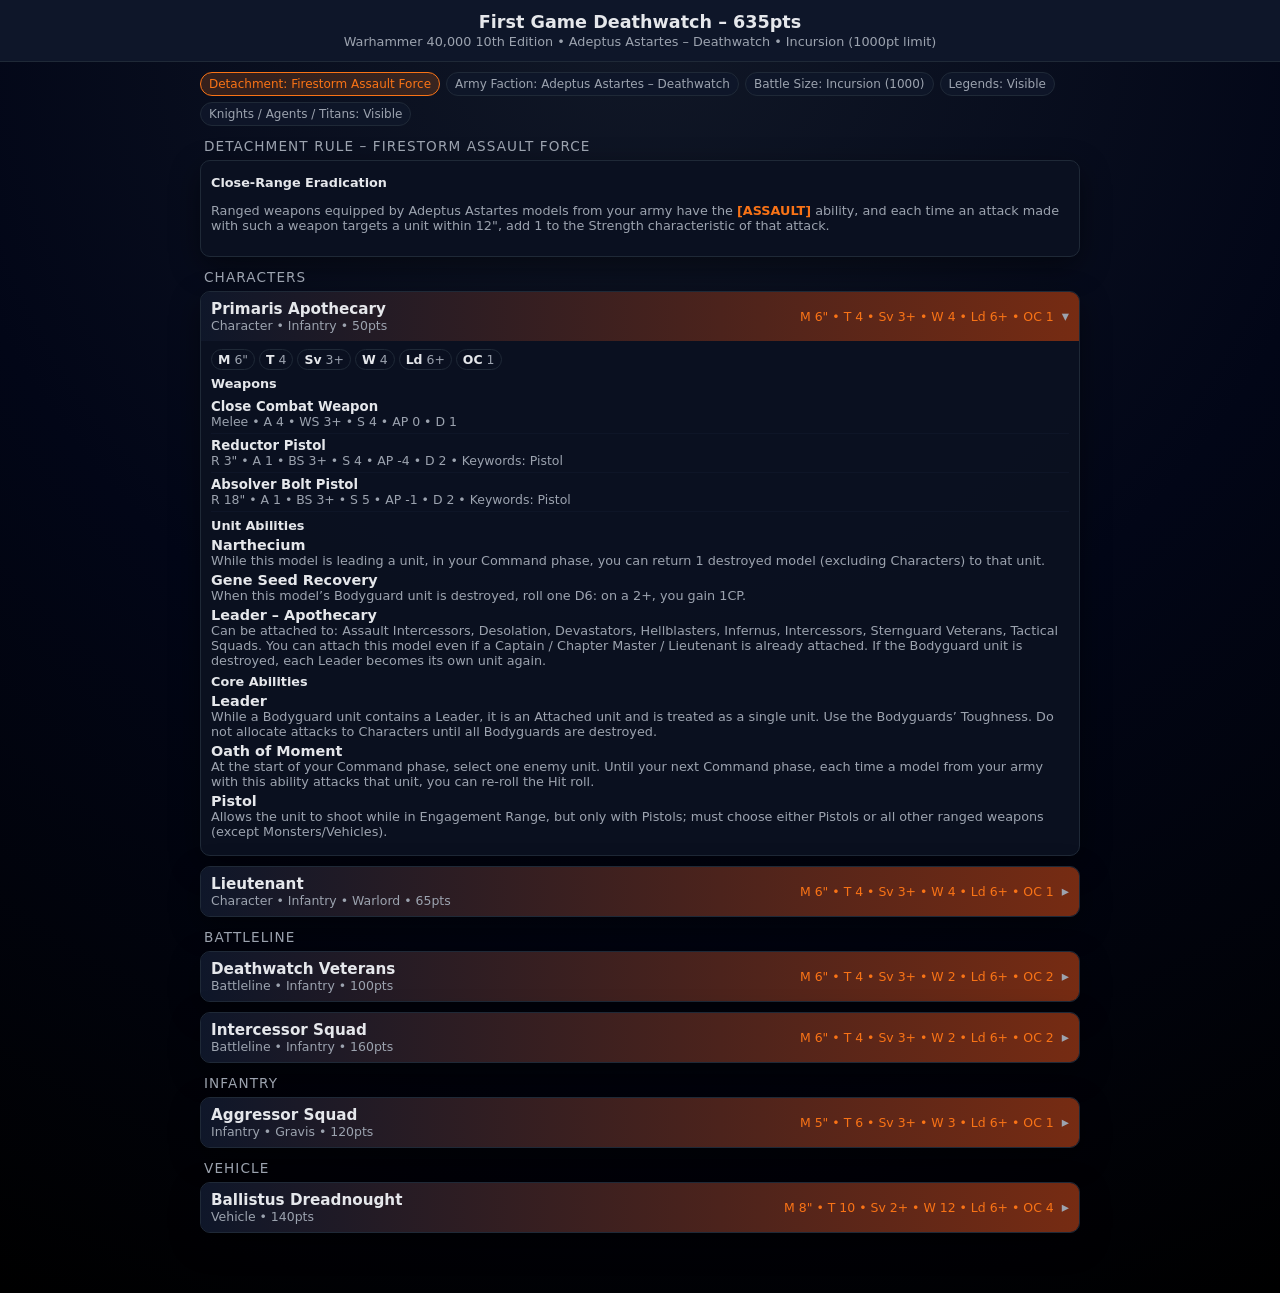
==== warhammer/deathwatch-list.html @ f7d1c39e "Add files via upload" ====
<!DOCTYPE html>
<html lang="en">
<head>
  <meta charset="UTF-8" />
  <title>First Game Deathwatch – 635pts</title>
  <meta name="viewport" content="width=device-width, initial-scale=1.0" />
  <style>
    :root {
      --bg: #020617;
      --card: #0b1120;
      --accent: #f97316;
      --accent-soft: rgba(249, 115, 22, 0.18);
      --text: #e5e7eb;
      --muted: #9ca3af;
      --border: #1f2937;
      --radius: 10px;
      --font: system-ui, -apple-system, BlinkMacSystemFont, "Segoe UI", sans-serif;
    }

    * { box-sizing: border-box; }

    body {
      margin: 0;
      font-family: var(--font);
      background: radial-gradient(circle at top, #111827 0, #020617 50%, #000 100%);
      color: var(--text);
    }

    header {
      padding: 12px 14px;
      text-align: center;
      background: rgba(15, 23, 42, 0.98);
      border-bottom: 1px solid var(--border);
      position: sticky;
      top: 0;
      z-index: 10;
    }

    header h1 {
      margin: 0;
      font-size: 1.1rem;
    }
    header p {
      margin: 2px 0 0;
      font-size: 0.8rem;
      color: var(--muted);
    }

    main {
      padding: 10px;
      max-width: 900px;
      margin: 0 auto 40px;
    }

    .pill-row {
      display: flex;
      flex-wrap: wrap;
      gap: 6px;
      margin-bottom: 10px;
    }

    .pill {
      padding: 4px 8px;
      border-radius: 999px;
      border: 1px solid var(--border);
      font-size: 0.75rem;
      color: var(--muted);
      background: rgba(15, 23, 42, 0.9);
    }

    .pill--highlight {
      border-color: var(--accent);
      color: var(--accent);
      background: var(--accent-soft);
    }

    .section-title {
      font-size: 0.85rem;
      text-transform: uppercase;
      letter-spacing: 0.08em;
      color: var(--muted);
      margin: 12px 4px 6px;
    }

    .card {
      background: rgba(11, 17, 32, 0.98);
      border-radius: var(--radius);
      border: 1px solid var(--border);
      margin-bottom: 10px;
      overflow: hidden;
      box-shadow: 0 10px 30px rgba(0, 0, 0, 0.45);
    }

    .card-header {
      display: flex;
      align-items: center;
      justify-content: space-between;
      padding: 8px 10px;
      cursor: pointer;
      background: linear-gradient(90deg, rgba(15, 23, 42, 0.95), rgba(124, 45, 18, 0.95));
    }

    .card-header-main {
      display: flex;
      flex-direction: column;
    }

    .card-title {
      font-size: 0.95rem;
      font-weight: 600;
    }

    .card-subtitle {
      font-size: 0.78rem;
      color: var(--muted);
    }

    .card-meta {
      font-size: 0.78rem;
      color: var(--accent);
      text-align: right;
      white-space: nowrap;
      padding-left: 8px;
    }

    .toggle-icon {
      margin-left: 8px;
      font-size: 0.9rem;
      color: var(--muted);
    }

    .card-body {
      padding: 8px 10px 10px;
      font-size: 0.85rem;
    }

    .stat-line {
      display: flex;
      flex-wrap: wrap;
      gap: 4px;
      font-size: 0.78rem;
      margin-bottom: 4px;
    }

    .stat-tag {
      padding: 2px 6px;
      border-radius: 999px;
      border: 1px solid var(--border);
      color: var(--muted);
    }

    .stat-tag strong {
      color: var(--text);
    }

    .label {
      font-weight: 600;
      font-size: 0.8rem;
      margin-top: 6px;
    }

    .weapons-table,
    .abilities-list {
      margin: 4px 0 6px;
      padding: 0;
      list-style: none;
    }

    .weapons-table li {
      padding: 4px 0;
      border-bottom: 1px solid rgba(15, 23, 42, 0.8);
    }

    .weapon-name {
      font-weight: 600;
      font-size: 0.83rem;
    }

    .weapon-line {
      font-size: 0.78rem;
      color: var(--muted);
    }

    .abilities-list li {
      margin-bottom: 4px;
    }

    .ability-name {
      font-weight: 600;
    }

    .ability-text {
      font-size: 0.8rem;
      color: var(--muted);
    }

    .keyword {
      color: var(--accent);
      font-weight: 600;
    }

    .indent {
      margin-left: 10px;
    }

    @media (min-width: 768px) {
      .card-body {
        font-size: 0.9rem;
      }
      .weapons-table li,
      .abilities-list li {
        font-size: 0.9rem;
      }
    }
  </style>
</head>
<body>
  <header>
    <h1>First Game Deathwatch – 635pts</h1>
    <p>Warhammer 40,000 10th Edition • Adeptus Astartes – Deathwatch • Incursion (1000pt limit)</p>
  </header>

  <main>
    <!-- Top-level config -->
    <div class="pill-row">
      <span class="pill pill--highlight">Detachment: Firestorm Assault Force</span>
      <span class="pill">Army Faction: Adeptus Astartes – Deathwatch</span>
      <span class="pill">Battle Size: Incursion (1000)</span>
      <span class="pill">Legends: Visible</span>
      <span class="pill">Knights / Agents / Titans: Visible</span>
    </div>

    <div class="section-title">Detachment Rule – Firestorm Assault Force</div>
    <div class="card">
      <div class="card-body">
        <div class="label">Close-Range Eradication</div>
        <p class="ability-text">
          Ranged weapons equipped by Adeptus Astartes models from your army have the <span class="keyword">[ASSAULT]</span> ability, and each time an attack made with such a weapon targets a unit within 12", add 1 to the Strength characteristic of that attack.
        </p>
      </div>
    </div>

    <div class="section-title">Characters</div>

    <!-- Apothecary -->
    <article class="card">
      <div class="card-header" onclick="toggleCard(this)">
        <div class="card-header-main">
          <div class="card-title">Primaris Apothecary</div>
          <div class="card-subtitle">Character • Infantry • 50pts</div>
        </div>
        <div class="card-meta">M 6" • T 4 • Sv 3+ • W 4 • Ld 6+ • OC 1<span class="toggle-icon">▾</span></div>
      </div>
      <div class="card-body">
        <div class="stat-line">
          <span class="stat-tag"><strong>M</strong> 6"</span>
          <span class="stat-tag"><strong>T</strong> 4</span>
          <span class="stat-tag"><strong>Sv</strong> 3+</span>
          <span class="stat-tag"><strong>W</strong> 4</span>
          <span class="stat-tag"><strong>Ld</strong> 6+</span>
          <span class="stat-tag"><strong>OC</strong> 1</span>
        </div>

        <div class="label">Weapons</div>
        <ul class="weapons-table">
          <li>
            <div class="weapon-name">Close Combat Weapon</div>
            <div class="weapon-line">Melee • A 4 • WS 3+ • S 4 • AP 0 • D 1</div>
          </li>
          <li>
            <div class="weapon-name">Reductor Pistol</div>
            <div class="weapon-line">R 3" • A 1 • BS 3+ • S 4 • AP -4 • D 2 • Keywords: Pistol</div>
          </li>
          <li>
            <div class="weapon-name">Absolver Bolt Pistol</div>
            <div class="weapon-line">R 18" • A 1 • BS 3+ • S 5 • AP -1 • D 2 • Keywords: Pistol</div>
          </li>
        </ul>

        <div class="label">Unit Abilities</div>
        <ul class="abilities-list">
          <li>
            <div class="ability-name">Narthecium</div>
            <div class="ability-text">
              While this model is leading a unit, in your Command phase, you can return 1 destroyed model (excluding Characters) to that unit.
            </div>
          </li>
          <li>
            <div class="ability-name">Gene Seed Recovery</div>
            <div class="ability-text">
              When this model’s Bodyguard unit is destroyed, roll one D6: on a 2+, you gain 1CP.
            </div>
          </li>
          <li>
            <div class="ability-name">Leader – Apothecary</div>
            <div class="ability-text">
              Can be attached to: Assault Intercessors, Desolation, Devastators, Hellblasters, Infernus, Intercessors, Sternguard Veterans, Tactical Squads. You can attach this model even if a Captain / Chapter Master / Lieutenant is already attached. If the Bodyguard unit is destroyed, each Leader becomes its own unit again.
            </div>
          </li>
        </ul>

        <div class="label">Core Abilities</div>
        <ul class="abilities-list">
          <li>
            <div class="ability-name">Leader</div>
            <div class="ability-text">
              While a Bodyguard unit contains a Leader, it is an Attached unit and is treated as a single unit. Use the Bodyguards’ Toughness. Do not allocate attacks to Characters until all Bodyguards are destroyed.
            </div>
          </li>
          <li>
            <div class="ability-name">Oath of Moment</div>
            <div class="ability-text">
              At the start of your Command phase, select one enemy unit. Until your next Command phase, each time a model from your army with this ability attacks that unit, you can re-roll the Hit roll.
            </div>
          </li>
          <li>
            <div class="ability-name">Pistol</div>
            <div class="ability-text">
              Allows the unit to shoot while in Engagement Range, but only with Pistols; must choose either Pistols or all other ranged weapons (except Monsters/Vehicles).
            </div>
          </li>
        </ul>
      </div>
    </article>

    <!-- Lieutenant -->
    <article class="card">
      <div class="card-header" onclick="toggleCard(this)">
        <div class="card-header-main">
          <div class="card-title">Lieutenant</div>
          <div class="card-subtitle">Character • Infantry • Warlord • 65pts</div>
        </div>
        <div class="card-meta">M 6" • T 4 • Sv 3+ • W 4 • Ld 6+ • OC 1<span class="toggle-icon">▾</span></div>
      </div>
      <div class="card-body">
        <div class="stat-line">
          <span class="stat-tag"><strong>M</strong> 6"</span>
          <span class="stat-tag"><strong>T</strong> 4</span>
          <span class="stat-tag"><strong>Sv</strong> 3+</span>
          <span class="stat-tag"><strong>W</strong> 4</span>
          <span class="stat-tag"><strong>Ld</strong> 6+</span>
          <span class="stat-tag"><strong>OC</strong> 1</span>
        </div>

        <div class="label">Weapons</div>
        <ul class="weapons-table">
          <li>
            <div class="weapon-name">Bolt Pistol</div>
            <div class="weapon-line">R 12" • A 1 • BS 2+ • S 4 • AP 0 • D 1 • Keywords: Pistol</div>
          </li>
          <li>
            <div class="weapon-name">Master-crafted Bolt Rifle</div>
            <div class="weapon-line">R 24" • A 2 • BS 2+ • S 4 • AP -1 • D 2</div>
          </li>
          <li>
            <div class="weapon-name">Close Combat Weapon</div>
            <div class="weapon-line">Melee • A 5 • WS 2+ • S 4 • AP 0 • D 1</div>
          </li>
        </ul>

        <div class="label">Unit Abilities</div>
        <ul class="abilities-list">
          <li>
            <div class="ability-name">Leader – Lieutenant</div>
            <div class="ability-text">
              Can be attached to: Assault Intercessors, Bladeguard Veterans, Company Heroes, Hellblasters, Infernus, Intercessors, Sternguard Veterans, Tactical Squads. Can join even if a Captain / Chapter Master is already attached. If the Bodyguard unit is destroyed, attached Leaders split off as separate units.
            </div>
          </li>
          <li>
            <div class="ability-name">Target Priority</div>
            <div class="ability-text">
              This model’s unit is eligible to shoot and declare a charge in a turn in which it Fell Back.
            </div>
          </li>
          <li>
            <div class="ability-name">Tactical Precision</div>
            <div class="ability-text">
              While this model is leading a unit, weapons equipped by models in that unit have the <span class="keyword">[LETHAL HITS]</span> ability.
            </div>
          </li>
        </ul>

        <div class="label">Core Abilities</div>
        <ul class="abilities-list">
          <li>
            <div class="ability-name">Leader</div>
            <div class="ability-text">
              As described under the Apothecary.
            </div>
          </li>
          <li>
            <div class="ability-name">Oath of Moment</div>
            <div class="ability-text">
              As above: select an enemy unit and re-roll Hit rolls against it.
            </div>
          </li>
          <li>
            <div class="ability-name">Pistol</div>
            <div class="ability-text">
              As described under the Apothecary.
            </div>
          </li>
          <li>
            <div class="ability-name">Lethal Hits</div>
            <div class="ability-text">
              Each Critical Hit automatically wounds the target.
            </div>
          </li>
        </ul>
      </div>
    </article>

    <div class="section-title">Battleline</div>

    <!-- Deathwatch Veterans -->
    <article class="card">
      <div class="card-header" onclick="toggleCard(this)">
        <div class="card-header-main">
          <div class="card-title">Deathwatch Veterans</div>
          <div class="card-subtitle">Battleline • Infantry • 100pts</div>
        </div>
        <div class="card-meta">M 6" • T 4 • Sv 3+ • W 2 • Ld 6+ • OC 2<span class="toggle-icon">▾</span></div>
      </div>
      <div class="card-body">
        <div class="stat-line">
          <span class="stat-tag"><strong>M</strong> 6"</span>
          <span class="stat-tag"><strong>T</strong> 4</span>
          <span class="stat-tag"><strong>Sv</strong> 3+</span>
          <span class="stat-tag"><strong>W</strong> 2</span>
          <span class="stat-tag"><strong>Ld</strong> 6+</span>
          <span class="stat-tag"><strong>OC</strong> 2</span>
        </div>

        <div class="label">Watch Sergeant</div>
        <ul class="weapons-table">
          <li>
            <div class="weapon-name">Long Vigil melee weapon</div>
            <div class="weapon-line">Melee • A 3 • WS 3+ • S 5 • AP -2 • D 1</div>
          </li>
        </ul>
        <p class="ability-text">
          <span class="ability-name">Astartes Shield:</span> The bearer has a 4+ invulnerable save.
        </p>

        <div class="label">Deathwatch Veterans (mix)</div>
        <ul class="weapons-table">
          <li>
            <div class="weapon-name">Deathwatch thunder hammer (x2)</div>
            <div class="weapon-line">Melee • A 3 • WS 4+ • S 10 • AP -2 • D 3 • Keywords: Devastating Wounds</div>
          </li>
          <li>
            <div class="weapon-name">Missile launcher – frag (x2)</div>
            <div class="weapon-line">R 48" • A D6 • BS 4+ • S 4 • AP 0 • D 1 • Keywords: Blast, Heavy</div>
          </li>
          <li>
            <div class="weapon-name">Missile launcher – krak (x2)</div>
            <div class="weapon-line">R 48" • A 1 • BS 4+ • S 9 • AP -2 • D D6 • Keywords: Heavy</div>
          </li>
          <li>
            <div class="weapon-name">Close combat weapon (x2 – heavy weapon Marines)</div>
            <div class="weapon-line">Melee • A 3 • WS 3+ • S 4 • AP 0 • D 1</div>
          </li>
        </ul>

        <div class="label">Unit Abilities</div>
        <ul class="abilities-list">
          <li>
            <div class="ability-name">Death to the Alien</div>
            <div class="ability-text">
              Each time a model in this unit makes an attack, re-roll a Hit roll of 1. If the target does not have the Imperium or Chaos keywords, you can re-roll the Hit roll instead.
            </div>
          </li>
          <li>
            <div class="ability-name">Attached Unit</div>
            <div class="ability-text">
              If a Character can be attached to Sternguard or Vanguard Veterans, it can be attached to this unit instead.
            </div>
          </li>
        </ul>

        <div class="label">Core Abilities</div>
        <ul class="abilities-list">
          <li>
            <div class="ability-name">Oath of Moment</div>
            <div class="ability-text">
              As described under the Apothecary.
            </div>
          </li>
          <li>
            <div class="ability-name">Devastating Wounds</div>
            <div class="ability-text">
              On a Critical Wound, no saving throw of any kind can be made against the attack; resolve these after all other attacks from the unit.
            </div>
          </li>
          <li>
            <div class="ability-name">Blast</div>
            <div class="ability-text">
              When determining attacks, add 1 to the number of attacks for every five models in the target unit (rounding down). Cannot target units in Engagement Range of your own army.
            </div>
          </li>
          <li>
            <div class="ability-name">Heavy</div>
            <div class="ability-text">
              If the firing unit Remained Stationary this turn, add 1 to Hit rolls with this weapon.
            </div>
          </li>
        </ul>
      </div>
    </article>

    <!-- Intercessor Squad -->
    <article class="card">
      <div class="card-header" onclick="toggleCard(this)">
        <div class="card-header-main">
          <div class="card-title">Intercessor Squad</div>
          <div class="card-subtitle">Battleline • Infantry • 160pts</div>
        </div>
        <div class="card-meta">M 6" • T 4 • Sv 3+ • W 2 • Ld 6+ • OC 2<span class="toggle-icon">▾</span></div>
      </div>
      <div class="card-body">
        <div class="stat-line">
          <span class="stat-tag"><strong>M</strong> 6"</span>
          <span class="stat-tag"><strong>T</strong> 4</span>
          <span class="stat-tag"><strong>Sv</strong> 3+</span>
          <span class="stat-tag"><strong>W</strong> 2</span>
          <span class="stat-tag"><strong>Ld</strong> 6+</span>
          <span class="stat-tag"><strong>OC</strong> 2</span>
        </div>

        <div class="label">Intercessor Sergeant</div>
        <ul class="weapons-table">
          <li>
            <div class="weapon-name">Bolt Rifle</div>
            <div class="weapon-line">R 24" • A 2 • BS 3+ • S 4 • AP -1 • D 1 • Keywords: Assault, Heavy</div>
          </li>
          <li>
            <div class="weapon-name">Bolt Pistol</div>
            <div class="weapon-line">R 12" • A 1 • BS 3+ • S 4 • AP 0 • D 1 • Keywords: Pistol</div>
          </li>
          <li>
            <div class="weapon-name">Close Combat Weapon</div>
            <div class="weapon-line">Melee • A 3 • WS 3+ • S 4 • AP 0 • D 1</div>
          </li>
        </ul>

        <div class="label">Intercessors (x9)</div>
        <ul class="weapons-table">
          <li>
            <div class="weapon-name">Bolt Rifle (x9)</div>
            <div class="weapon-line">R 24" • A 2 • BS 3+ • S 4 • AP -1 • D 1 • Keywords: Assault, Heavy</div>
          </li>
          <li>
            <div class="weapon-name">Bolt Pistol (x9)</div>
            <div class="weapon-line">R 12" • A 1 • BS 3+ • S 4 • AP 0 • D 1 • Keywords: Pistol</div>
          </li>
          <li>
            <div class="weapon-name">Close Combat Weapon (x9)</div>
            <div class="weapon-line">Melee • A 3 • WS 3+ • S 4 • AP 0 • D 1</div>
          </li>
        </ul>

        <div class="label">Unit Abilities</div>
        <ul class="abilities-list">
          <li>
            <div class="ability-name">Objective Secured</div>
            <div class="ability-text">
              If you control an objective at the end of your Command phase and this unit is within range of it, that objective remains under your control until your opponent controls it at the start or end of a turn.
            </div>
          </li>
        </ul>

        <div class="label">Core Abilities</div>
        <ul class="abilities-list">
          <li>
            <div class="ability-name">Oath of Moment</div>
            <div class="ability-text">
              As described under the Apothecary.
            </div>
          </li>
          <li>
            <div class="ability-name">Assault</div>
            <div class="ability-text">
              If the unit Advanced, it can still shoot with Assault weapons, but only those Assault weapons.
            </div>
          </li>
          <li>
            <div class="ability-name">Heavy</div>
            <div class="ability-text">
              If the unit Remained Stationary, add 1 to Hit rolls for this weapon.
            </div>
          </li>
          <li>
            <div class="ability-name">Pistol</div>
            <div class="ability-text">
              As described under the Apothecary.
            </div>
          </li>
        </ul>
      </div>
    </article>

    <div class="section-title">Infantry</div>

    <!-- Aggressor Squad -->
    <article class="card">
      <div class="card-header" onclick="toggleCard(this)">
        <div class="card-header-main">
          <div class="card-title">Aggressor Squad</div>
          <div class="card-subtitle">Infantry • Gravis • 120pts</div>
        </div>
        <div class="card-meta">M 5" • T 6 • Sv 3+ • W 3 • Ld 6+ • OC 1<span class="toggle-icon">▾</span></div>
      </div>
      <div class="card-body">
        <div class="stat-line">
          <span class="stat-tag"><strong>M</strong> 5"</span>
          <span class="stat-tag"><strong>T</strong> 6</span>
          <span class="stat-tag"><strong>Sv</strong> 3+</span>
          <span class="stat-tag"><strong>W</strong> 3</span>
          <span class="stat-tag"><strong>Ld</strong> 6+</span>
          <span class="stat-tag"><strong>OC</strong> 1</span>
        </div>

        <div class="label">Weapons</div>
        <ul class="weapons-table">
          <li>
            <div class="weapon-name">Twin Power Fist (Sergeant & x2 Aggressors)</div>
            <div class="weapon-line">Melee • A 3 • WS 3+ • S 8 • AP -2 • D 2 • Keywords: Twin-linked</div>
          </li>
          <li>
            <div class="weapon-name">Flamestorm Gauntlets</div>
            <div class="weapon-line">R 12" • A D6+1 • BS – • S 4 • AP 0 • D 1 • Keywords: Ignores Cover, Torrent, Twin-linked</div>
          </li>
        </ul>

        <div class="label">Unit Abilities</div>
        <ul class="abilities-list">
          <li>
            <div class="ability-name">Close-quarters Firepower</div>
            <div class="ability-text">
              Each time a model in this unit makes a ranged attack that targets the closest eligible target, improve the AP of that attack by 1.
            </div>
          </li>
        </ul>

        <div class="label">Core Abilities</div>
        <ul class="abilities-list">
          <li>
            <div class="ability-name">Oath of Moment</div>
            <div class="ability-text">
              As described under the Apothecary.
            </div>
          </li>
          <li>
            <div class="ability-name">Twin-linked</div>
            <div class="ability-text">
              Re-roll Wound rolls for attacks made with this weapon.
            </div>
          </li>
          <li>
            <div class="ability-name">Torrent</div>
            <div class="ability-text">
              Attacks made with this weapon automatically hit.
            </div>
          </li>
          <li>
            <div class="ability-name">Ignores Cover</div>
            <div class="ability-text">
              Targets cannot have the Benefit of Cover against this weapon.
            </div>
          </li>
        </ul>
      </div>
    </article>

    <div class="section-title">Vehicle</div>

    <!-- Ballistus Dreadnought -->
    <article class="card">
      <div class="card-header" onclick="toggleCard(this)">
        <div class="card-header-main">
          <div class="card-title">Ballistus Dreadnought</div>
          <div class="card-subtitle">Vehicle • 140pts</div>
        </div>
        <div class="card-meta">M 8" • T 10 • Sv 2+ • W 12 • Ld 6+ • OC 4<span class="toggle-icon">▾</span></div>
      </div>
      <div class="card-body">
        <div class="stat-line">
          <span class="stat-tag"><strong>M</strong> 8"</span>
          <span class="stat-tag"><strong>T</strong> 10</span>
          <span class="stat-tag"><strong>Sv</strong> 2+</span>
          <span class="stat-tag"><strong>W</strong> 12</span>
          <span class="stat-tag"><strong>Ld</strong> 6+</span>
          <span class="stat-tag"><strong>OC</strong> 4</span>
        </div>

        <div class="label">Weapons</div>
        <ul class="weapons-table">
          <li>
            <div class="weapon-name">Ballistus Lascannon</div>
            <div class="weapon-line">R 48" • A 2 • BS 3+ • S 12 • AP -3 • D D6+1</div>
          </li>
          <li>
            <div class="weapon-name">Ballistus Missile Launcher – frag</div>
            <div class="weapon-line">R 48" • A 2D6 • BS 3+ • S 5 • AP 0 • D 1 • Keywords: Blast</div>
          </li>
          <li>
            <div class="weapon-name">Ballistus Missile Launcher – krak</div>
            <div class="weapon-line">R 48" • A 2 • BS 3+ • S 10 • AP -2 • D D6</div>
          </li>
          <li>
            <div class="weapon-name">Twin Storm Bolter</div>
            <div class="weapon-line">R 24" • A 2 • BS 3+ • S 4 • AP 0 • D 1 • Keywords: Rapid Fire 2, Twin-linked</div>
          </li>
          <li>
            <div class="weapon-name">Armoured Feet</div>
            <div class="weapon-line">Melee • A 5 • WS 3+ • S 7 • AP 0 • D 1</div>
          </li>
        </ul>

        <div class="label">Unit Abilities</div>
        <ul class="abilities-list">
          <li>
            <div class="ability-name">Ballistus Strike</div>
            <div class="ability-text">
              Each time this model makes a ranged attack that targets a unit that is not Below Half-strength, you can re-roll the Hit roll.
            </div>
          </li>
          <li>
            <div class="ability-name">Damaged (1–4 Wounds Remaining)</div>
            <div class="ability-text">
              While this model has 1–4 wounds remaining, subtract 1 from Hit rolls made by this model.
            </div>
          </li>
        </ul>

        <div class="label">Core Abilities</div>
        <ul class="abilities-list">
          <li>
            <div class="ability-name">Deadly Demise D3</div>
            <div class="ability-text">
              When destroyed, roll one D6 before removing it. On a 6, each unit within 6" suffers D3 mortal wounds.
            </div>
          </li>
          <li>
            <div class="ability-name">Oath of Moment</div>
            <div class="ability-text">
              As described under the Apothecary.
            </div>
          </li>
          <li>
            <div class="ability-name">Blast</div>
            <div class="ability-text">
              As described under Deathwatch Veterans.
            </div>
          </li>
          <li>
            <div class="ability-name">Rapid Fire X</div>
            <div class="ability-text">
              If the target is within half range, increase the Attacks characteristic by X.
            </div>
          </li>
          <li>
            <div class="ability-name">Twin-linked</div>
            <div class="ability-text">
              Re-roll Wound rolls for attacks made with this weapon.
            </div>
          </li>
        </ul>
      </div>
    </article>
  </main>

  <script>
    function toggleCard(headerEl) {
      const card = headerEl.parentElement;
      const body = card.querySelector('.card-body');
      const icon = card.querySelector('.toggle-icon');

      const isHidden = body.style.display === 'none';
      body.style.display = isHidden ? 'block' : 'none';
      icon.textContent = isHidden ? '▾' : '▸';
    }

    // collapse all but first few on load for easier scrolling on mobile
    window.addEventListener('load', () => {
      const cards = document.querySelectorAll('.card');
      cards.forEach((card, index) => {
        const body = card.querySelector('.card-body');
        const icon = card.querySelector('.toggle-icon');
        if (!body) return;
        if (index <= 1) {
          body.style.display = 'block';
          if (icon) icon.textContent = '▾';
        } else {
          body.style.display = 'none';
          if (icon) icon.textContent = '▸';
        }
      });
    });
  </script>
</body>
</html>
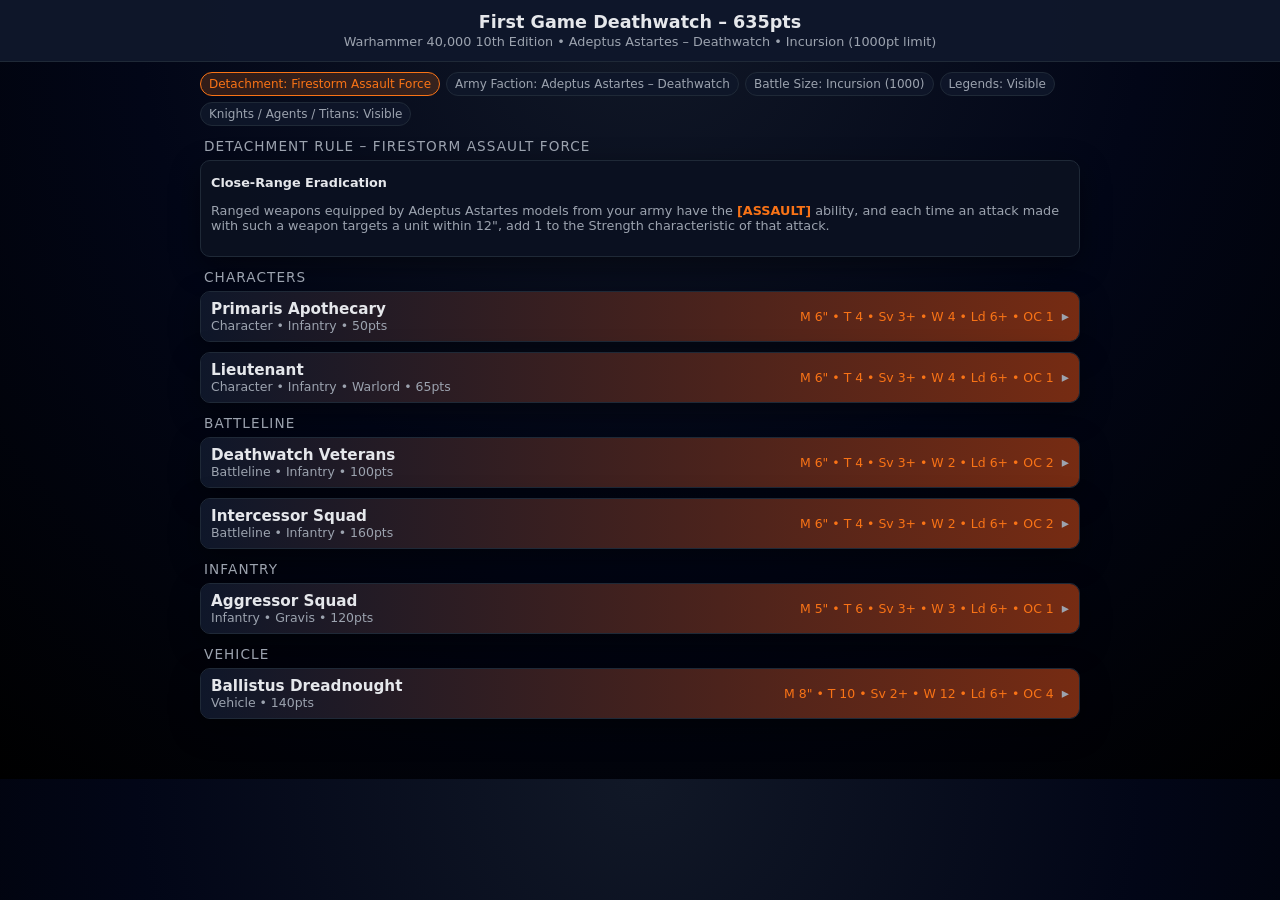
==== commit eafe1460: "Add files via upload" ====
--- a/warhammer/deathwatch-list.html
+++ b/warhammer/deathwatch-list.html
@@ -788,7 +788,7 @@
         const body = card.querySelector('.card-body');
         const icon = card.querySelector('.toggle-icon');
         if (!body) return;
-        if (index <= 1) {
+        if (index <= 0) {
           body.style.display = 'block';
           if (icon) icon.textContent = '▾';
         } else {
